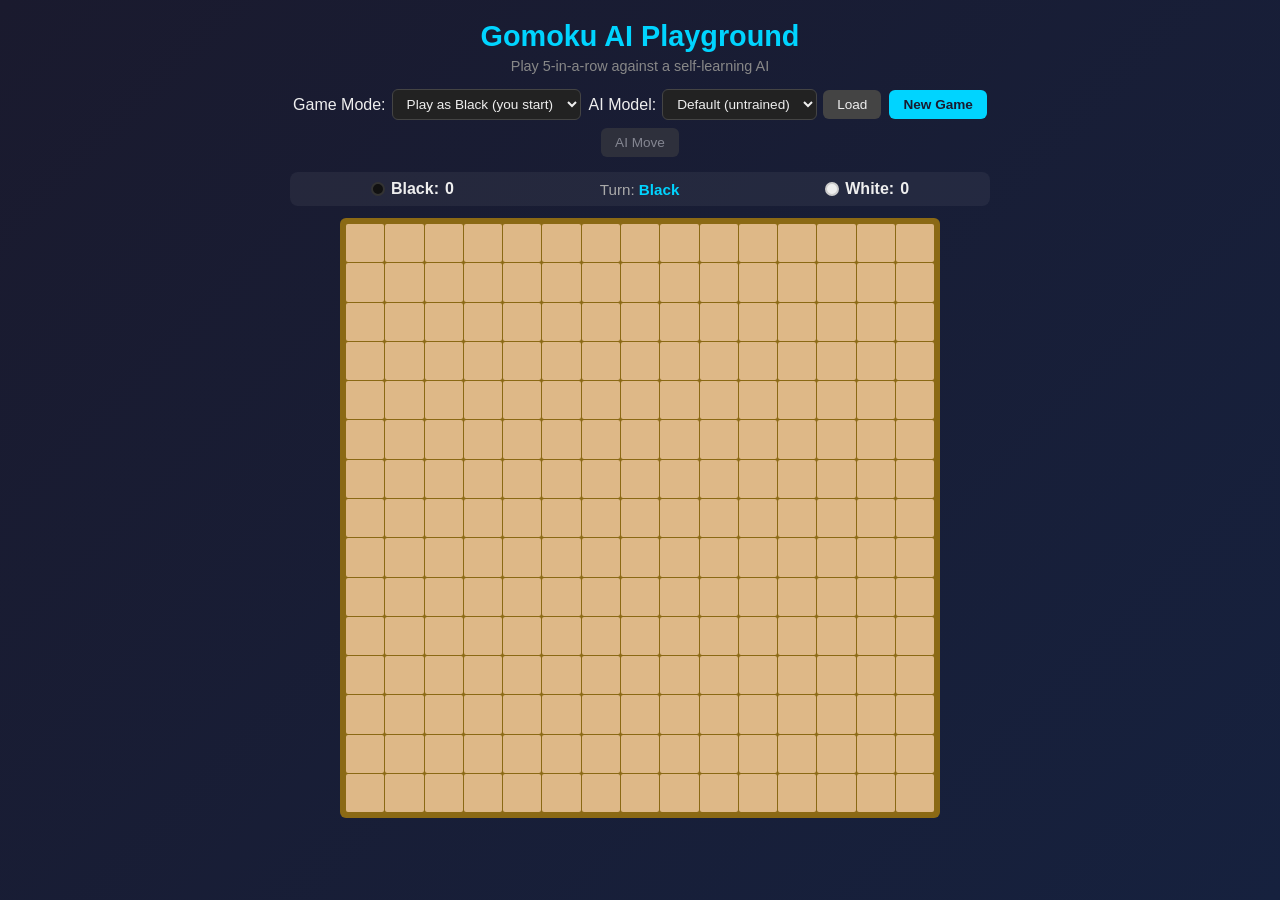
==== web/static/gomoku.html @ d8c6f6f9 "Add Gomoku web interface and fix training pipeline bugs - Create web/gomoku_server.py: FastAPI backe" ====
<!DOCTYPE html>
<html lang="en">
<head>
    <meta charset="UTF-8">
    <meta name="viewport" content="width=device-width, initial-scale=1.0">
    <title>Gomoku AI Playground</title>
    <link rel="stylesheet" href="css/gomoku_style.css">
</head>
<body>
    <div class="container">
        <header>
            <h1>Gomoku AI Playground</h1>
            <p class="subtitle">Play 5-in-a-row against a self-learning AI</p>
        </header>

        <div class="game-controls">
            <div class="mode-selector">
                <label>Game Mode:</label>
                <select id="gameMode">
                    <option value="human-black">Play as Black (you start)</option>
                    <option value="human-white">Play as White</option>
                    <option value="ai-vs-ai">Watch AI vs AI</option>
                </select>
            </div>
            <div class="checkpoint-selector">
                <label>AI Model:</label>
                <select id="checkpointSelect">
                    <option value="">Default (untrained)</option>
                </select>
                <button id="loadCheckpointBtn" class="btn secondary">Load</button>
            </div>
            <button id="newGameBtn" class="btn primary">New Game</button>
            <button id="aiMoveBtn" class="btn secondary" disabled>AI Move</button>
        </div>

        <div class="game-info">
            <div class="score">
                <span class="black-dot"></span> Black: <span id="blackScore">0</span>
            </div>
            <div class="turn-indicator">
                Turn: <span id="turnIndicator">Black</span>
            </div>
            <div class="score">
                <span class="white-dot"></span> White: <span id="whiteScore">0</span>
            </div>
        </div>

        <div id="board" class="board">
            <!-- Cells generated by JS -->
        </div>

        <div id="gameOver" class="game-over hidden">
            <h2 id="winnerText"></h2>
        </div>

        <div class="thinking-panel hidden" id="thinkingPanel">
            <h3>AI Thinking</h3>
            <div id="thinkingMap" class="thinking-map"></div>
            <div class="thinking-value">
                Position Value: <span id="thinkingValue">0.00</span>
            </div>
        </div>
    </div>

    <script src="js/gomoku_app.js"></script>
</body>
</html>
---- web/static/css/gomoku_style.css ----
* {
    margin: 0;
    padding: 0;
    box-sizing: border-box;
}

body {
    font-family: 'Segoe UI', Tahoma, Geneva, Verdana, sans-serif;
    background: linear-gradient(135deg, #1a1a2e 0%, #16213e 100%);
    color: #eee;
    min-height: 100vh;
    display: flex;
    justify-content: center;
    align-items: flex-start;
    padding: 20px;
}

.container {
    max-width: 700px;
    width: 100%;
    text-align: center;
}

header {
    margin-bottom: 15px;
}

header h1 {
    font-size: 1.8rem;
    color: #00d4ff;
    margin-bottom: 5px;
}

.subtitle {
    color: #888;
    font-size: 0.9rem;
}

.game-controls {
    display: flex;
    gap: 8px;
    justify-content: center;
    align-items: center;
    margin-bottom: 15px;
    flex-wrap: wrap;
}

.mode-selector {
    display: flex;
    align-items: center;
    gap: 6px;
}

.checkpoint-selector {
    display: flex;
    align-items: center;
    gap: 6px;
}

.checkpoint-selector select,
.mode-selector select {
    padding: 6px 10px;
    border-radius: 6px;
    border: 1px solid #444;
    background: #222;
    color: #eee;
    font-size: 0.85rem;
    cursor: pointer;
}

.btn {
    padding: 7px 14px;
    border: none;
    border-radius: 6px;
    font-size: 0.85rem;
    cursor: pointer;
    transition: all 0.2s;
}

.btn.primary {
    background: #00d4ff;
    color: #1a1a2e;
    font-weight: bold;
}

.btn.primary:hover {
    background: #33ddff;
}

.btn.secondary {
    background: #444;
    color: #eee;
}

.btn.secondary:hover:not(:disabled) {
    background: #555;
}

.btn:disabled {
    opacity: 0.5;
    cursor: not-allowed;
}

.game-info {
    display: flex;
    justify-content: space-around;
    align-items: center;
    margin-bottom: 12px;
    padding: 8px;
    background: rgba(255,255,255,0.05);
    border-radius: 8px;
}

.score {
    font-size: 1rem;
    font-weight: bold;
    display: flex;
    align-items: center;
    gap: 6px;
}

.black-dot, .white-dot {
    width: 14px;
    height: 14px;
    border-radius: 50%;
    display: inline-block;
}

.black-dot {
    background: #111;
    border: 2px solid #333;
}

.white-dot {
    background: #eee;
    border: 2px solid #ccc;
}

.turn-indicator {
    font-size: 0.95rem;
    color: #aaa;
}

#turnIndicator {
    font-weight: bold;
    color: #00d4ff;
}

/* 15x15 Gomoku board */
.board {
    display: grid;
    grid-template-columns: repeat(15, 1fr);
    gap: 1px;
    background: #8B6914;
    padding: 6px;
    border-radius: 6px;
    margin: 0 auto;
    max-width: 600px;
    aspect-ratio: 1;
}

.cell {
    background: #DEB887;
    border-radius: 2px;
    cursor: pointer;
    position: relative;
    aspect-ratio: 1;
    transition: background 0.15s;
}

.cell:hover {
    background: #F5DEB3;
}

.cell.legal-move::after {
    content: '';
    position: absolute;
    top: 50%;
    left: 50%;
    transform: translate(-50%, -50%);
    width: 25%;
    height: 25%;
    border-radius: 50%;
    background: rgba(0, 0, 0, 0.15);
}

.cell .piece {
    position: absolute;
    top: 6%;
    left: 6%;
    width: 88%;
    height: 88%;
    border-radius: 50%;
    transition: all 0.2s ease;
}

.cell .piece.black {
    background: radial-gradient(circle at 35% 35%, #444, #111);
    box-shadow: 1px 1px 2px rgba(0,0,0,0.5);
}

.cell .piece.white {
    background: radial-gradient(circle at 35% 35%, #fff, #ddd);
    box-shadow: 1px 1px 2px rgba(0,0,0,0.3);
}

.game-over {
    margin-top: 12px;
    padding: 12px;
    background: rgba(0, 212, 255, 0.1);
    border: 1px solid #00d4ff;
    border-radius: 8px;
}

.game-over h2 {
    color: #00d4ff;
    font-size: 1.2rem;
}

.hidden {
    display: none !important;
}

.thinking-panel {
    margin-top: 15px;
    padding: 12px;
    background: rgba(255,255,255,0.05);
    border-radius: 8px;
}

.thinking-panel h3 {
    margin-bottom: 8px;
    color: #00d4ff;
    font-size: 1rem;
}

.thinking-map {
    display: grid;
    grid-template-columns: repeat(15, 1fr);
    gap: 1px;
    max-width: 400px;
    margin: 0 auto 8px;
}

.thinking-cell {
    aspect-ratio: 1;
    border-radius: 2px;
    display: flex;
    align-items: center;
    justify-content: center;
    font-size: 0.55rem;
    color: rgba(255,255,255,0.8);
}

.thinking-value {
    font-size: 0.85rem;
    color: #aaa;
}

@media (max-width: 640px) {
    .board {
        max-width: 95vw;
        padding: 4px;
        gap: 1px;
    }

    .cell .piece {
        top: 4%;
        left: 4%;
        width: 92%;
        height: 92%;
    }

    .thinking-map {
        max-width: 95vw;
    }

    .game-controls {
        gap: 6px;
    }

    .btn {
        padding: 6px 10px;
        font-size: 0.8rem;
    }
}
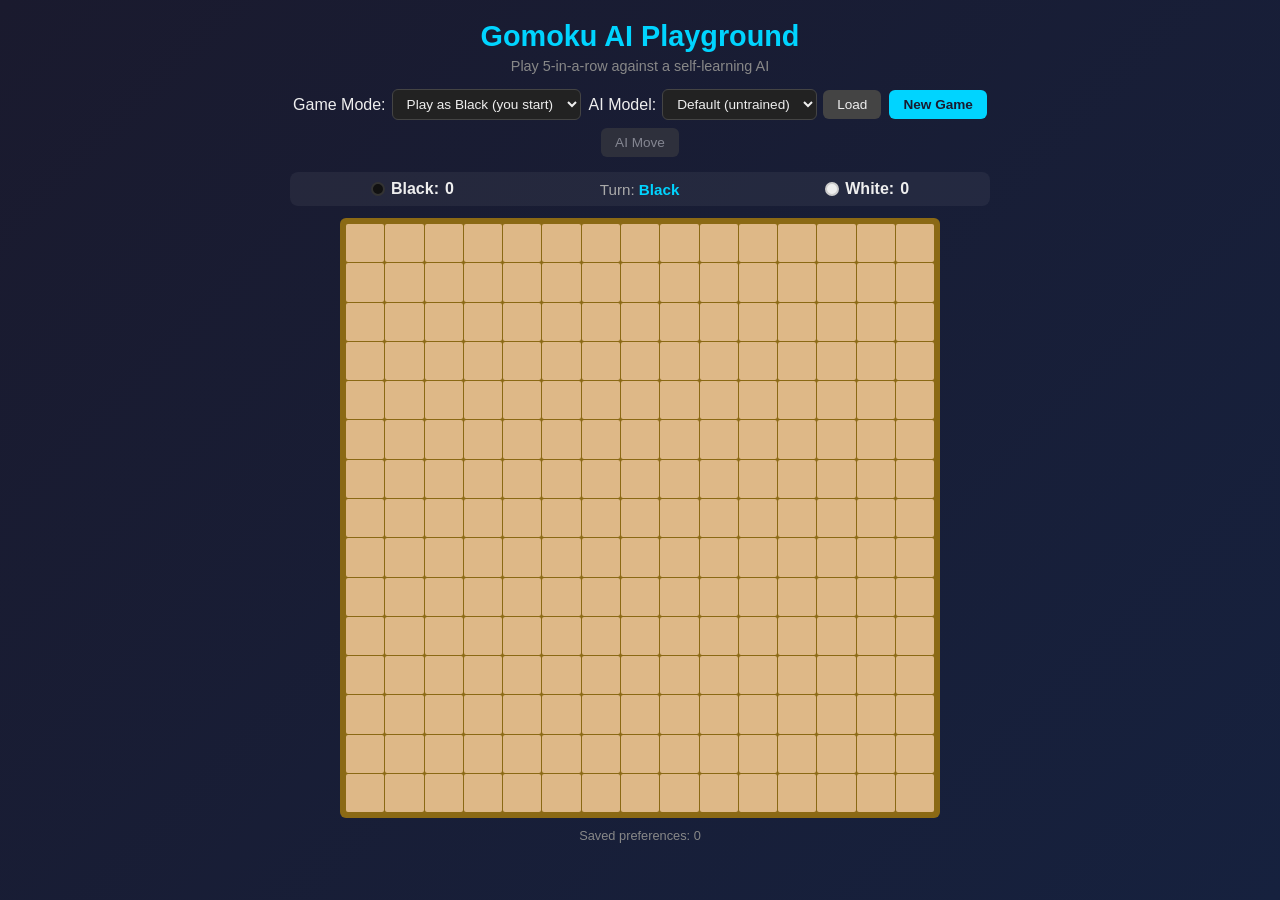
==== commit 180839df: "feat(human-rl): add preference-based RL from human feedback Implement full Human RL pipeline for Gom" ====
--- a/web/static/gomoku.html
+++ b/web/static/gomoku.html
@@ -4,7 +4,7 @@
     <meta charset="UTF-8">
     <meta name="viewport" content="width=device-width, initial-scale=1.0">
     <title>Gomoku AI Playground</title>
-    <link rel="stylesheet" href="css/gomoku_style.css">
+    <link rel="stylesheet" href="css/gomoku_style.css?v=4">
 </head>
 <body>
     <div class="container">
@@ -29,7 +29,7 @@
                 </select>
                 <button id="loadCheckpointBtn" class="btn secondary">Load</button>
             </div>
-            <button id="newGameBtn" class="btn primary">New Game</button>
+            <button id="newGameBtn" class="btn primary" title="New Game (shortcut: N)">New Game</button>
             <button id="aiMoveBtn" class="btn secondary" disabled>AI Move</button>
         </div>
 
@@ -60,8 +60,24 @@
                 Position Value: <span id="thinkingValue">0.00</span>
             </div>
         </div>
+
+        <div class="preference-panel hidden" id="preferencePanel">
+            <h3>Help Improve the AI</h3>
+            <p id="preferenceText">Was this a good move?</p>
+            <div class="preference-buttons">
+                <button id="thumbsUpBtn" class="btn preference-btn" title="Good move (shortcut: G)">&#128077; Good Move</button>
+                <button id="suggestMoveBtn" class="btn preference-btn secondary" title="Suggest better move (shortcut: S)">&#9997; Suggest Better</button>
+                <button id="badMoveBtn" class="btn preference-btn bad" title="Bad move (shortcut: B)">&#128078; Bad Move</button>
+            </div>
+            <p class="shortcut-hint">Shortcuts: G = Good | S = Suggest | B = Bad | N = New Game | Esc = Done</p>
+            <p id="preferenceStatus" class="preference-status hidden"></p>
+        </div>
+
+        <div class="preference-stats" id="preferenceStats">
+            <span>Saved preferences: <span id="prefCount">0</span></span>
+        </div>
     </div>
 
-    <script src="js/gomoku_app.js"></script>
+    <script src="js/gomoku_app.js?v=7"></script>
 </body>
 </html>
--- a/web/static/css/gomoku_style.css
+++ b/web/static/css/gomoku_style.css
@@ -257,6 +257,93 @@
     color: #aaa;
 }
 
+/* Preference panel */
+.preference-panel {
+    margin-top: 15px;
+    padding: 12px;
+    background: rgba(255, 255, 255, 0.05);
+    border-radius: 8px;
+    border: 1px solid rgba(0, 212, 255, 0.2);
+}
+
+.preference-panel h3 {
+    margin-bottom: 6px;
+    color: #00d4ff;
+    font-size: 1rem;
+}
+
+.preference-panel p {
+    color: #aaa;
+    font-size: 0.85rem;
+    margin-bottom: 8px;
+}
+
+.preference-buttons {
+    display: flex;
+    gap: 8px;
+    justify-content: center;
+    flex-wrap: wrap;
+}
+
+.btn.preference-btn {
+    background: #2a5a2a;
+    color: #cfc;
+    font-size: 0.85rem;
+}
+
+.btn.preference-btn:hover {
+    background: #3a7a3a;
+}
+
+.btn.preference-btn.secondary {
+    background: #5a3a2a;
+    color: #fcc;
+}
+
+.btn.preference-btn.secondary:hover {
+    background: #7a4a3a;
+}
+
+.btn.preference-btn.bad {
+    background: #5a1a1a;
+    color: #fcc;
+}
+
+.btn.preference-btn.bad:hover {
+    background: #7a2a2a;
+}
+
+.shortcut-hint {
+    font-size: 0.75rem;
+    color: #666;
+    margin-top: 4px;
+    margin-bottom: 0;
+}
+
+.preference-status {
+    margin-top: 8px;
+    font-size: 0.85rem;
+    color: #0f0;
+    min-height: 1.2rem;
+}
+
+/* Suggestion mode highlight */
+.board.suggestion-mode .cell {
+    cursor: crosshair;
+}
+
+.board.suggestion-mode .cell:hover {
+    background: #90EE90;
+    box-shadow: inset 0 0 0 2px #228B22;
+}
+
+/* Preference stats */
+.preference-stats {
+    margin-top: 10px;
+    font-size: 0.8rem;
+    color: #888;
+}
+
 @media (max-width: 640px) {
     .board {
         max-width: 95vw;
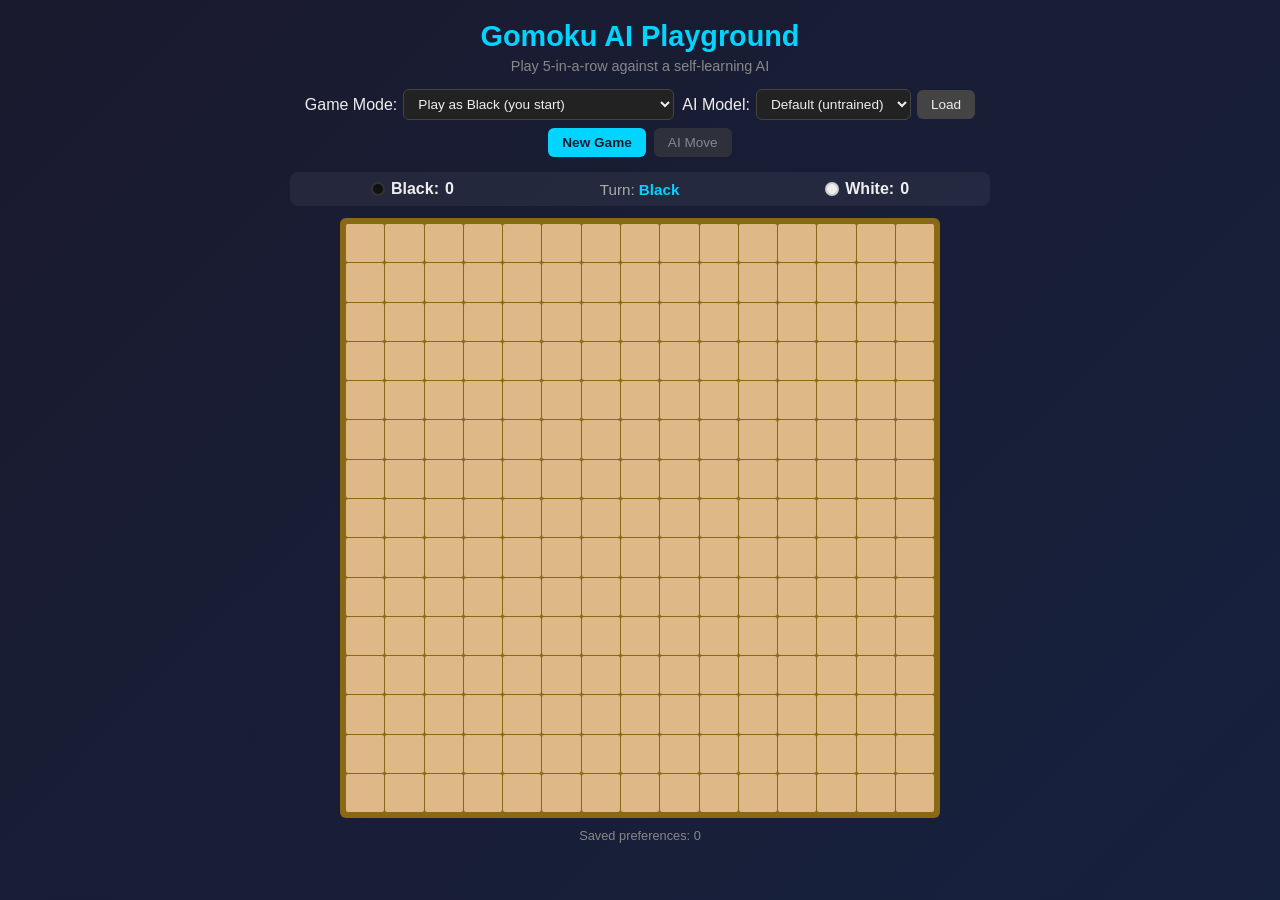
==== commit 0c5f4064: "feat(human-rl): expand preference-based RL pipeline and web UI - Enhance human_rl_trainer.py with pr" ====
--- a/web/static/gomoku.html
+++ b/web/static/gomoku.html
@@ -4,7 +4,7 @@
     <meta charset="UTF-8">
     <meta name="viewport" content="width=device-width, initial-scale=1.0">
     <title>Gomoku AI Playground</title>
-    <link rel="stylesheet" href="css/gomoku_style.css?v=4">
+    <link rel="stylesheet" href="css/gomoku_style.css?v=5">
 </head>
 <body>
     <div class="container">
@@ -19,6 +19,7 @@
                 <select id="gameMode">
                     <option value="human-black">Play as Black (you start)</option>
                     <option value="human-white">Play as White</option>
+                    <option value="human-vs-human">Human vs Human (record for training)</option>
                     <option value="ai-vs-ai">Watch AI vs AI</option>
                 </select>
             </div>
@@ -73,11 +74,21 @@
             <p id="preferenceStatus" class="preference-status hidden"></p>
         </div>
 
+        <div class="submit-game-panel hidden" id="submitGamePanel">
+            <h3>Record Game for AI Training</h3>
+            <p>This human-vs-human game can be used to teach the AI.</p>
+            <div class="preference-buttons">
+                <button id="submitGameBtn" class="btn preference-btn">&#128190; Submit Game</button>
+                <button id="discardGameBtn" class="btn preference-btn secondary">&#128465; Discard</button>
+            </div>
+            <p id="submitGameStatus" class="preference-status hidden"></p>
+        </div>
+
         <div class="preference-stats" id="preferenceStats">
             <span>Saved preferences: <span id="prefCount">0</span></span>
         </div>
     </div>
 
-    <script src="js/gomoku_app.js?v=7"></script>
+    <script src="js/gomoku_app.js?v=9"></script>
 </body>
 </html>
--- a/web/static/css/gomoku_style.css
+++ b/web/static/css/gomoku_style.css
@@ -344,6 +344,27 @@
     color: #888;
 }
 
+/* Submit game panel */
+.submit-game-panel {
+    margin-top: 15px;
+    padding: 12px;
+    background: rgba(0, 212, 255, 0.08);
+    border-radius: 8px;
+    border: 1px solid rgba(0, 212, 255, 0.3);
+}
+
+.submit-game-panel h3 {
+    margin-bottom: 6px;
+    color: #00d4ff;
+    font-size: 1rem;
+}
+
+.submit-game-panel p {
+    color: #aaa;
+    font-size: 0.85rem;
+    margin-bottom: 8px;
+}
+
 @media (max-width: 640px) {
     .board {
         max-width: 95vw;
